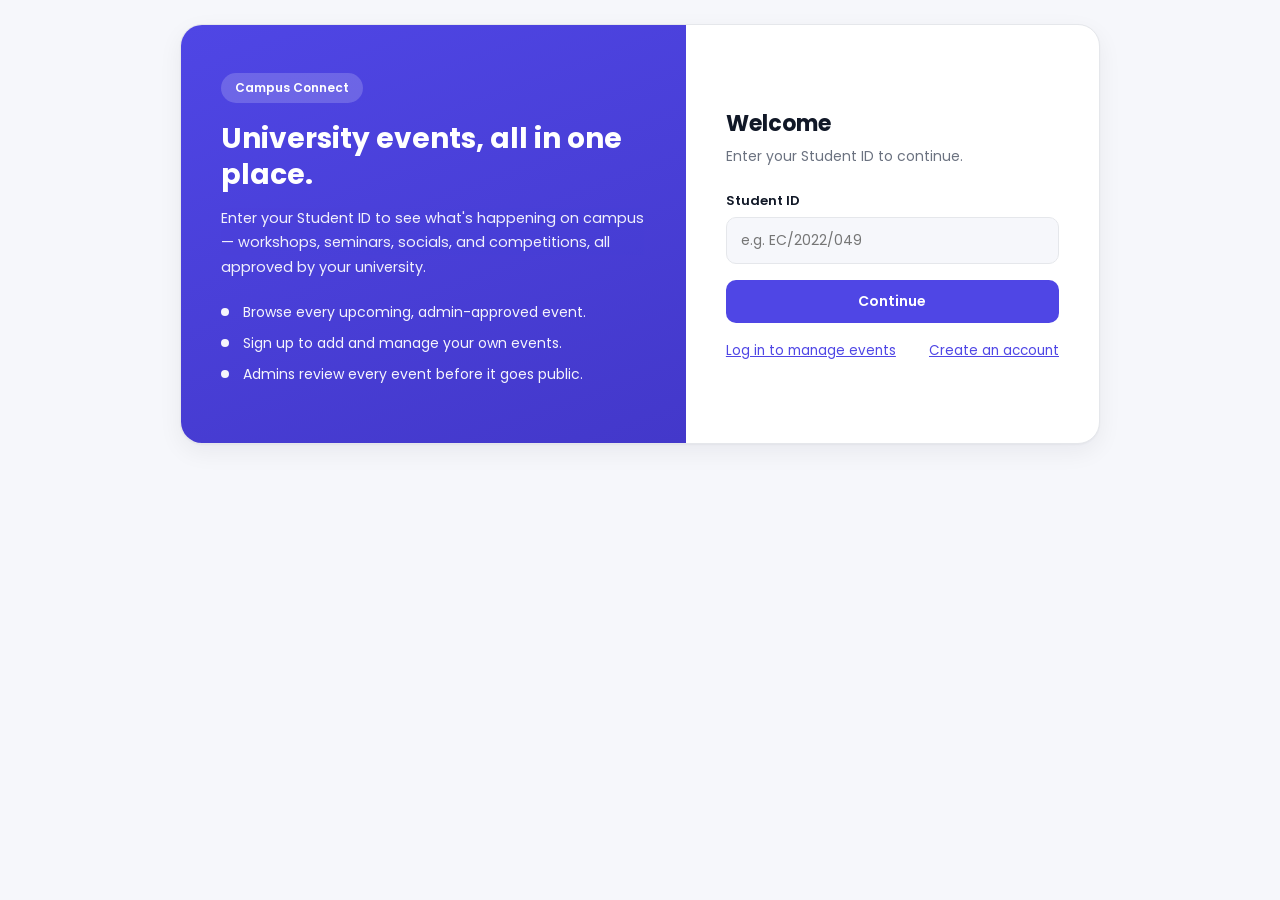
==== frontend/html/index.html @ 81f228fe "Initial commit git add . git commit -m "fixed merge conflicts"  qqqqqqq#" ====
<!DOCTYPE html>
<html lang="en">
<head>
  <meta charset="UTF-8">
  <meta name="viewport" content="width=device-width, initial-scale=1.0">
  <title>Campus Connect — University Events</title>
  <link href="https://fonts.googleapis.com/css2?family=Poppins:wght@300;400;500;600;700&display=swap" rel="stylesheet">
  <link rel="stylesheet" href="../css/theme.css">
  <link rel="stylesheet" href="../css/index.css">
</head>
<body>

  <div class="gate-wrap">
    <div class="gate-intro">
      <span class="pill">Campus Connect</span>
      <h1>University events, all in one place.</h1>
      <p>Enter your Student ID to see what's happening on campus — workshops, seminars, socials, and competitions, all approved by your university.</p>
      <ul>
        <li>Browse every upcoming, admin-approved event.</li>
        <li>Sign up to add and manage your own events.</li>
        <li>Admins review every event before it goes public.</li>
      </ul>
    </div>

    <div class="gate-form">
      <h2>Welcome</h2>
      <p class="sub">Enter your Student ID to continue.</p>
      <div id="formMsg" class="form-msg"></div>
      <form id="gateForm">
        <div class="form-row">
          <label for="studentId">Student ID</label>
          <input id="studentId" name="studentId" type="text" placeholder="e.g. EC/2022/049" pattern="[A-Za-z]{2,5}/[0-9]{4}/[0-9]{3}" required />
        </div>
        <button type="submit" class="btn" style="width:100%">Continue</button>
      </form>
      <div class="gate-links">
        <a href="login.html">Log in to manage events</a>
        <a href="signup.html">Create an account</a>
      </div>
    </div>
  </div>

  <script src="../js/api.js"></script>
  <script src="../js/index.js"></script>
</body>
</html>
---- frontend/css/theme.css ----
/* ============================================================
   Campus Connect — shared modern theme
   Loaded on every page, before the page-specific stylesheet so
   page CSS can still override anything it needs to.
   ============================================================ */

:root {
  --bg: #f6f7fb;
  --surface: #ffffff;
  --surface-strong: #f1f2f8;
  --border: #e5e7eb;
  --text: #111827;
  --muted: #6b7280;
  --accent: #4f46e5;
  --accent-2: #4338ca;
  --accent-soft: #eef2ff;
  --success: #16a34a;
  --success-soft: #dcfce7;
  --warning: #b45309;
  --warning-soft: #fef3c7;
  --danger: #dc2626;
  --danger-soft: #fee2e2;
  --radius: 14px;
  --shadow: 0 1px 2px rgba(16, 24, 40, 0.04), 0 8px 24px rgba(16, 24, 40, 0.06);
}

* { box-sizing: border-box; }

html, body {
  margin: 0;
  min-height: 100%;
  font-family: 'Poppins', system-ui, -apple-system, BlinkMacSystemFont, 'Segoe UI', sans-serif;
  color: var(--text);
  background: var(--bg);
}

a { color: var(--accent); }

/* ===== Navigation Bar ===== */
.navbar {
  position: fixed;
  top: 0;
  left: 0;
  right: 0;
  width: 100%;
  display: flex;
  justify-content: space-between;
  align-items: center;
  padding: 16px 40px;
  box-sizing: border-box;
  background: var(--surface);
  border-bottom: 1px solid var(--border);
  z-index: 1000;
}

.navbar .logo {
  color: var(--text);
  font-size: 1.5rem;
  font-weight: 700;
  letter-spacing: -0.01em;
  text-decoration: none;
}

.nav-buttons {
  display: flex;
  align-items: center;
  gap: 12px;
  flex-wrap: wrap;
}

.nav-user {
  font-size: 13px;
  color: var(--muted);
  margin-right: 4px;
}

.nav-btn {
  text-decoration: none;
  color: #ffffff;
  background: var(--accent);
  padding: 9px 18px;
  border-radius: 8px;
  font-weight: 600;
  font-size: 14px;
  border: none;
  cursor: pointer;
  font-family: inherit;
  transition: background-color 0.2s ease, transform 0.2s ease;
}

.nav-btn:hover { background: var(--accent-2); transform: translateY(-1px); }

.logout-btn {
  background: var(--surface);
  color: var(--text);
  border: 1px solid var(--border);
}

.logout-btn:hover { background: var(--bg); transform: translateY(-1px); }

@media (max-width: 768px) {
  .navbar { flex-direction: column; gap: 12px; padding: 14px; }
  .nav-buttons { width: 100%; justify-content: center; }
}

/* ===== Buttons ===== */
.btn {
  display: inline-block;
  padding: 11px 18px;
  border-radius: 10px;
  border: none;
  cursor: pointer;
  color: #ffffff;
  background: var(--accent);
  font-weight: 600;
  font-size: 14px;
  font-family: inherit;
  transition: background-color 0.15s ease, transform 0.15s ease;
}

.btn:hover { background: var(--accent-2); transform: translateY(-1px); }
.btn:disabled { opacity: 0.6; cursor: not-allowed; transform: none; }

.btn-outline {
  background: var(--surface);
  color: var(--text);
  border: 1px solid var(--border);
}
.btn-outline:hover { background: var(--bg); }

.btn-danger { background: var(--danger); }
.btn-danger:hover { background: #b91c1c; }

.btn-success { background: var(--success); }
.btn-success:hover { background: #15803d; }

.btn-sm { padding: 7px 12px; font-size: 13px; border-radius: 8px; }

/* ===== Status badges ===== */
.badge {
  display: inline-flex;
  align-items: center;
  gap: 6px;
  padding: 4px 12px;
  border-radius: 999px;
  font-size: 12px;
  font-weight: 600;
  text-transform: capitalize;
}
.badge-pending  { background: var(--warning-soft); color: var(--warning); }
.badge-approved { background: var(--success-soft); color: var(--success); }
.badge-rejected { background: var(--danger-soft); color: var(--danger); }

/* ===== Inline form messages (replace alert()) ===== */
.form-msg {
  display: none;
  padding: 11px 14px;
  border-radius: 10px;
  font-size: 14px;
  margin-bottom: 14px;
  line-height: 1.5;
}
.form-msg.show { display: block; }
.form-msg.error   { background: var(--danger-soft);  color: var(--danger); }
.form-msg.success { background: var(--success-soft); color: var(--success); }
.form-msg.info    { background: var(--accent-soft);  color: var(--accent-2); }

/* ===== Generic empty state ===== */
.empty-state {
  padding: 40px 20px;
  text-align: center;
  color: var(--muted);
}

/* ===== Footer ===== */
.footer {
  width: 100%;
  margin-top: auto;
  background: #111827;
  color: #e5e7eb;
  padding: 48px 40px 0;
}

.footer-container {
  max-width: 1100px;
  margin: 0 auto;
  display: grid;
  grid-template-columns: 1.4fr 1fr 1fr;
  gap: 32px;
  padding-bottom: 32px;
}

.footer-section h3 {
  color: #ffffff;
  margin: 0 0 12px;
  font-size: 16px;
}

.footer-section p { color: #9ca3af; line-height: 1.7; font-size: 14px; margin: 0 0 8px; }

.footer-section ul { list-style: none; padding: 0; margin: 0; }
.footer-section ul li { margin-bottom: 8px; }
.footer-section ul li a { color: #9ca3af; text-decoration: none; font-size: 14px; }
.footer-section ul li a:hover { color: #ffffff; }

.footer-bottom {
  border-top: 1px solid rgba(255,255,255,0.08);
  text-align: center;
  padding: 18px 0;
  font-size: 13px;
  color: #9ca3af;
}

@media (max-width: 768px) {
  .footer-container { grid-template-columns: 1fr; }
}
---- frontend/css/index.css ----
body {
  display: flex;
  align-items: center;
  justify-content: center;
  padding: 24px;
}

.gate-wrap {
  width: 100%;
  max-width: 920px;
  display: grid;
  grid-template-columns: 1.1fr 0.9fr;
  gap: 0;
  background: var(--surface);
  border: 1px solid var(--border);
  border-radius: 22px;
  overflow: hidden;
  box-shadow: var(--shadow);
}

.gate-intro {
  background: linear-gradient(160deg, var(--accent) 0%, var(--accent-2) 100%);
  color: #fff;
  padding: 48px 40px;
  display: flex;
  flex-direction: column;
  justify-content: center;
}

.gate-intro .pill {
  display: inline-block;
  align-self: flex-start;
  background: rgba(255,255,255,0.18);
  padding: 6px 14px;
  border-radius: 999px;
  font-size: 12px;
  font-weight: 600;
  margin-bottom: 18px;
}

.gate-intro h1 {
  font-size: 28px;
  margin: 0 0 12px;
  line-height: 1.3;
}

.gate-intro p {
  opacity: 0.92;
  line-height: 1.7;
  margin: 0 0 22px;
  font-size: 14.5px;
}

.gate-intro ul {
  list-style: none;
  padding: 0;
  margin: 0;
  font-size: 14px;
  opacity: 0.95;
}
.gate-intro ul li { margin-bottom: 10px; padding-left: 22px; position: relative; }
.gate-intro ul li::before {
  content: '';
  position: absolute;
  left: 0; top: 6px;
  width: 8px; height: 8px;
  border-radius: 50%;
  background: #fff;
}

.gate-form {
  padding: 48px 40px;
  display: flex;
  flex-direction: column;
  justify-content: center;
}

.gate-form h2 { margin: 0 0 6px; font-size: 22px; }
.gate-form .sub { color: var(--muted); font-size: 14px; margin: 0 0 24px; }

.form-row { margin-bottom: 16px; }
.form-row label { display: block; font-size: 13px; font-weight: 600; margin-bottom: 6px; color: var(--text); }
.form-row input {
  width: 100%;
  padding: 12px 14px;
  border-radius: 10px;
  border: 1px solid var(--border);
  font-family: inherit;
  font-size: 14px;
  background: var(--bg);
}
.form-row input:focus { outline: 2px solid var(--accent-soft); border-color: var(--accent); }

.gate-links {
  margin-top: 18px;
  font-size: 13.5px;
  color: var(--muted);
  display: flex;
  justify-content: space-between;
  flex-wrap: wrap;
  gap: 8px;
}

@media (max-width: 800px) {
  .gate-wrap { grid-template-columns: 1fr; }
}
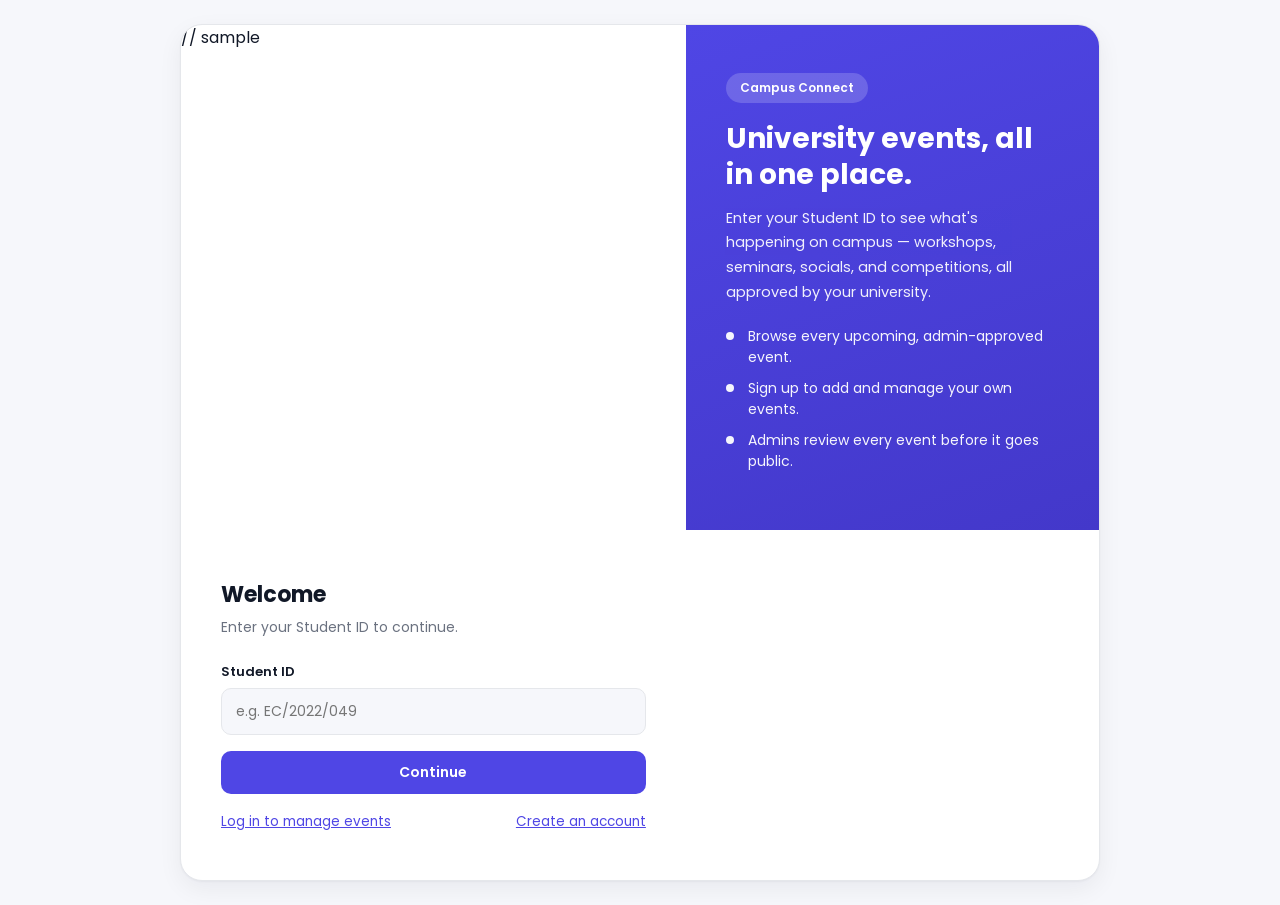
==== commit 4b233c42: "Images added for the web pages" ====
--- a/frontend/html/index.html
+++ b/frontend/html/index.html
@@ -10,7 +10,7 @@
 </head>
 <body>
 
-  <div class="gate-wrap">
+  <div class="gate-wrap"> // sample
     <div class="gate-intro">
       <span class="pill">Campus Connect</span>
       <h1>University events, all in one place.</h1>
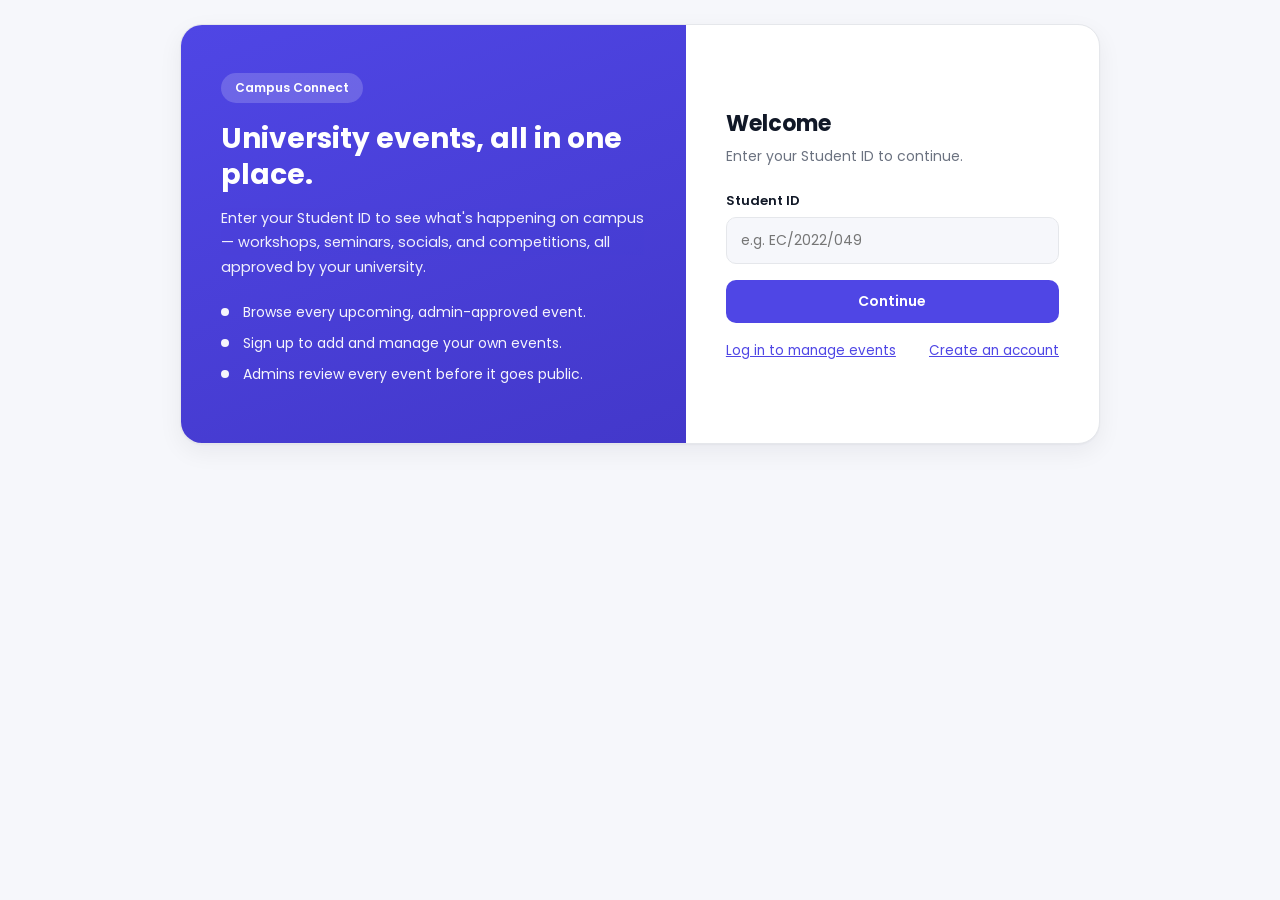
==== commit ded2603b: "image change" ====
--- a/frontend/html/index.html
+++ b/frontend/html/index.html
@@ -10,7 +10,7 @@
 </head>
 <body>
 
-  <div class="gate-wrap"> // sample
+  <div class="gate-wrap">
     <div class="gate-intro">
       <span class="pill">Campus Connect</span>
       <h1>University events, all in one place.</h1>
--- a/frontend/css/theme.css
+++ b/frontend/css/theme.css
@@ -74,30 +74,6 @@
   margin-right: 4px;
 }
 
-.nav-btn {
-  text-decoration: none;
-  color: #ffffff;
-  background: var(--accent);
-  padding: 9px 18px;
-  border-radius: 8px;
-  font-weight: 600;
-  font-size: 14px;
-  border: none;
-  cursor: pointer;
-  font-family: inherit;
-  transition: background-color 0.2s ease, transform 0.2s ease;
-}
-
-.nav-btn:hover { background: var(--accent-2); transform: translateY(-1px); }
-
-.logout-btn {
-  background: var(--surface);
-  color: var(--text);
-  border: 1px solid var(--border);
-}
-
-.logout-btn:hover { background: var(--bg); transform: translateY(-1px); }
-
 @media (max-width: 768px) {
   .navbar { flex-direction: column; gap: 12px; padding: 14px; }
   .nav-buttons { width: 100%; justify-content: center; }
@@ -163,7 +139,6 @@
 .form-msg.show { display: block; }
 .form-msg.error   { background: var(--danger-soft);  color: var(--danger); }
 .form-msg.success { background: var(--success-soft); color: var(--success); }
-.form-msg.info    { background: var(--accent-soft);  color: var(--accent-2); }
 
 /* ===== Generic empty state ===== */
 .empty-state {
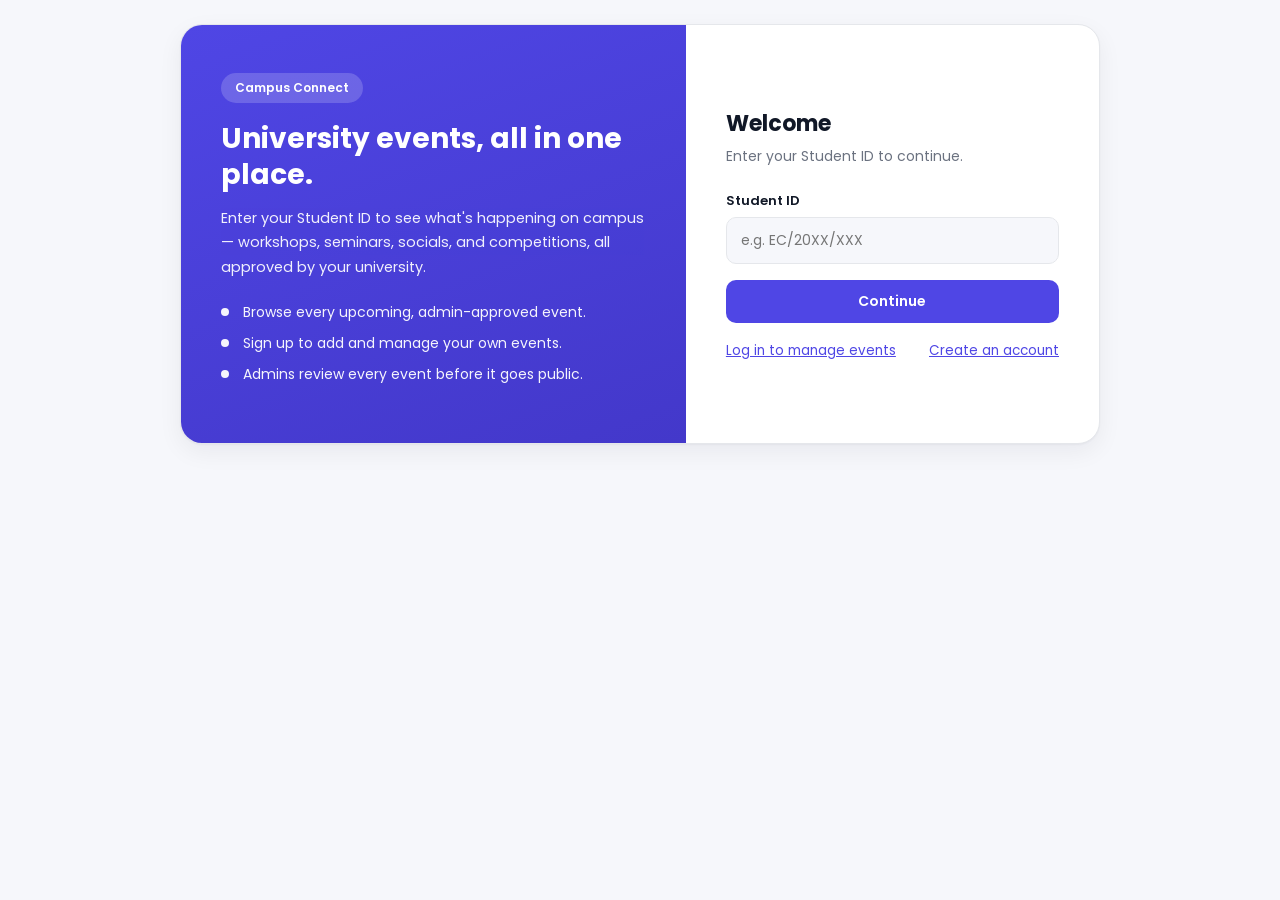
==== commit e211b41e: "Update student ID placeholder format in form" ====
--- a/frontend/html/index.html
+++ b/frontend/html/index.html
@@ -29,7 +29,7 @@
       <form id="gateForm">
         <div class="form-row">
           <label for="studentId">Student ID</label>
-          <input id="studentId" name="studentId" type="text" placeholder="e.g. EC/2022/049" pattern="[A-Za-z]{2,5}/[0-9]{4}/[0-9]{3}" required />
+          <input id="studentId" name="studentId" type="text" placeholder="e.g. EC/20XX/XXX" pattern="[A-Za-z]{2,5}/[0-9]{4}/[0-9]{3}" required />
         </div>
         <button type="submit" class="btn" style="width:100%">Continue</button>
       </form>
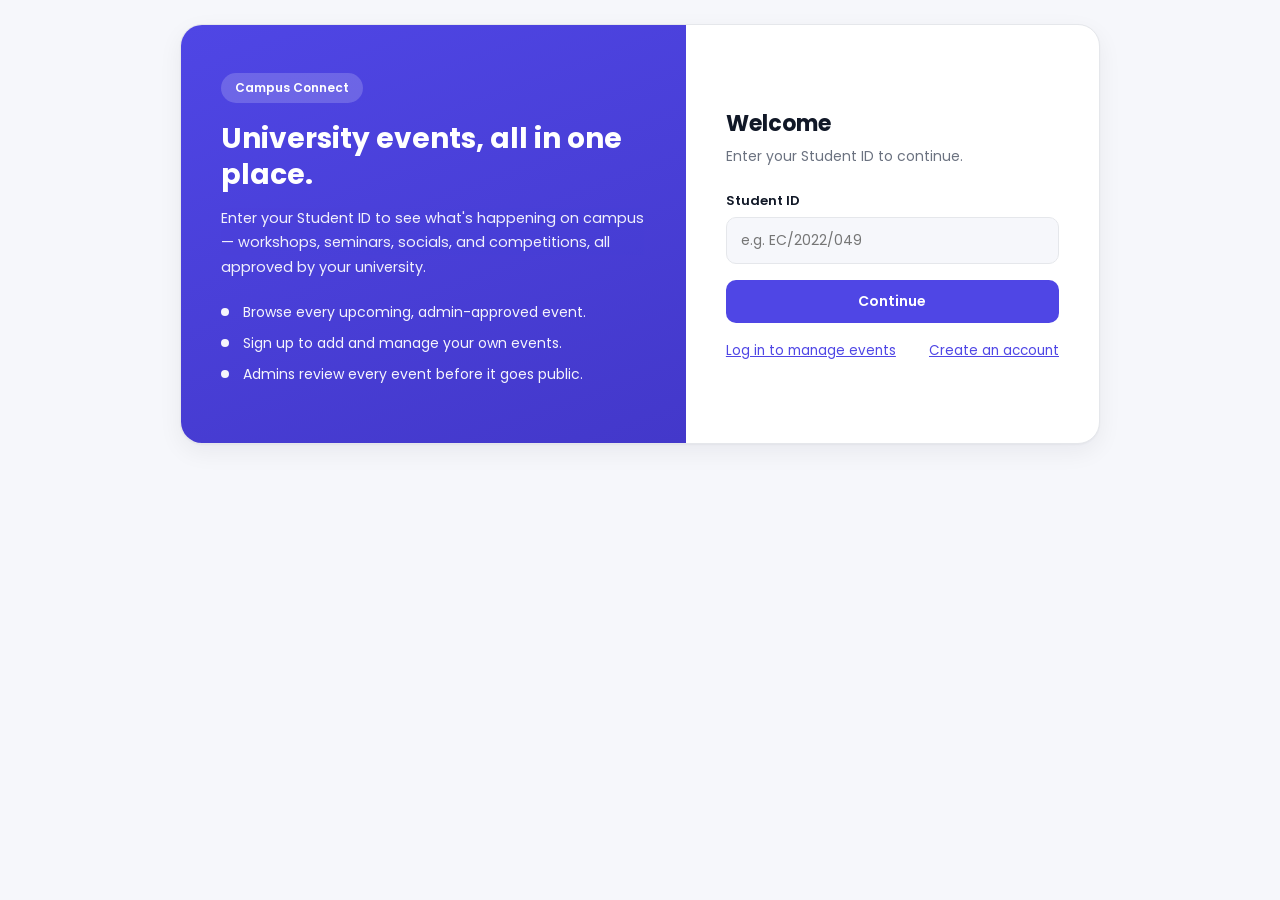
==== commit 59591a3a: "Added images and bug fixed" ====
--- a/frontend/html/index.html
+++ b/frontend/html/index.html
@@ -10,7 +10,7 @@
 </head>
 <body>
 
-  <div class="gate-wrap">
+  <div class="gate-wrap">  
     <div class="gate-intro">
       <span class="pill">Campus Connect</span>
       <h1>University events, all in one place.</h1>
@@ -29,7 +29,7 @@
       <form id="gateForm">
         <div class="form-row">
           <label for="studentId">Student ID</label>
-          <input id="studentId" name="studentId" type="text" placeholder="e.g. EC/20XX/XXX" pattern="[A-Za-z]{2,5}/[0-9]{4}/[0-9]{3}" required />
+          <input id="studentId" name="studentId" type="text" placeholder="e.g. EC/2022/049" pattern="[A-Za-z]{2,5}/[0-9]{4}/[0-9]{3}" required />
         </div>
         <button type="submit" class="btn" style="width:100%">Continue</button>
       </form>
